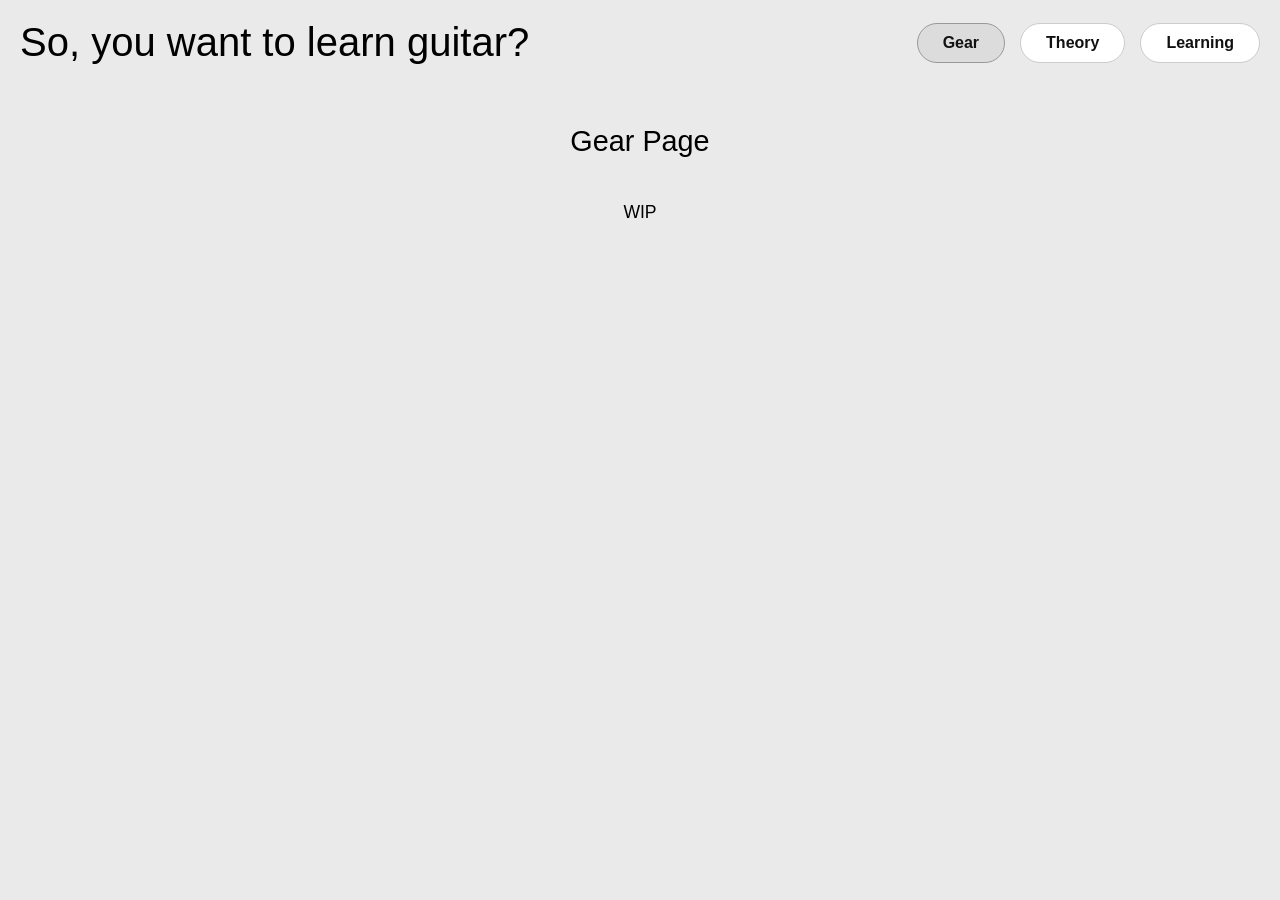
==== gear.html @ 74a4e052 "fixing problems" ====
<!DOCTYPE html>
<html lang="en">
<head>
    <meta charset="UTF-8">
    <meta name="viewport" content="width=device-width, initial-scale=1.0">
    <title>So, you want to learn guitar?</title>
    <style>
        body {
            background-color: #eaeaea; 
            color: #000000;
            font-family: sans-serif;
            margin: 0;
            padding: 20px;
            box-sizing: border-box;
        }

        header {
            display: flex;
            justify-content: space-between;
            align-items: center;
            width: 100%;
        }

        h1 {
            font-size: 2.5rem;
            margin: 0;
            font-weight: normal;
        }

        h1 a {
            color: #000000;
            text-decoration: none;
        }

        h1 a:focus {
            outline: 3px solid #0056b3;
        }

        nav ul {
            list-style: none;
            display: flex;
            gap: 15px;
            margin: 0;
            padding: 0;
        }

        nav .nav-btn {
            background-color: #ffffff;
            color: #111111; 
            padding: 10px 25px;
            text-decoration: none;
            border-radius: 20px; 
            font-weight: bold;
            display: inline-block;
            border: 1px solid #cccccc; 
        }

        /* Subtle modern highlight background and darker border for the active page */
        nav .nav-btn.active {
            background-color: #dcdcdc;
            border-color: #999999;
        }

        nav .nav-btn:focus {
            outline: 3px solid #0056b3; 
        }

        main {
            max-width: 900px;
            margin: 60px auto 0 auto;
            text-align: center; 
        }

        h2.page-title {
            font-size: 1.8rem;
            margin-bottom: 40px;
            font-weight: normal;
        }

        .content-p {
            font-size: 1.1rem;
            line-height: 1.6;
            margin-bottom: 30px;
        }
    </style>
</head>
<body>

    <header>
        <h1><a href="index.html">So, you want to learn guitar?</a></h1>
        <nav aria-label="Main Navigation">
            <ul>
                <!-- Added 'active' class to highlight this specific button -->
                <li><a href="gear.html" class="nav-btn active">Gear</a></li>
                <li><a href="theory.html" class="nav-btn">Theory</a></li>
                <li><a href="learning.html" class="nav-btn">Learning</a></li>
            </ul>
        </nav>
    </header>

    <main>
        <h2 class="page-title">Gear Page</h2>
        <p class="content-p">WIP</p>
    </main>

</body>
</html>
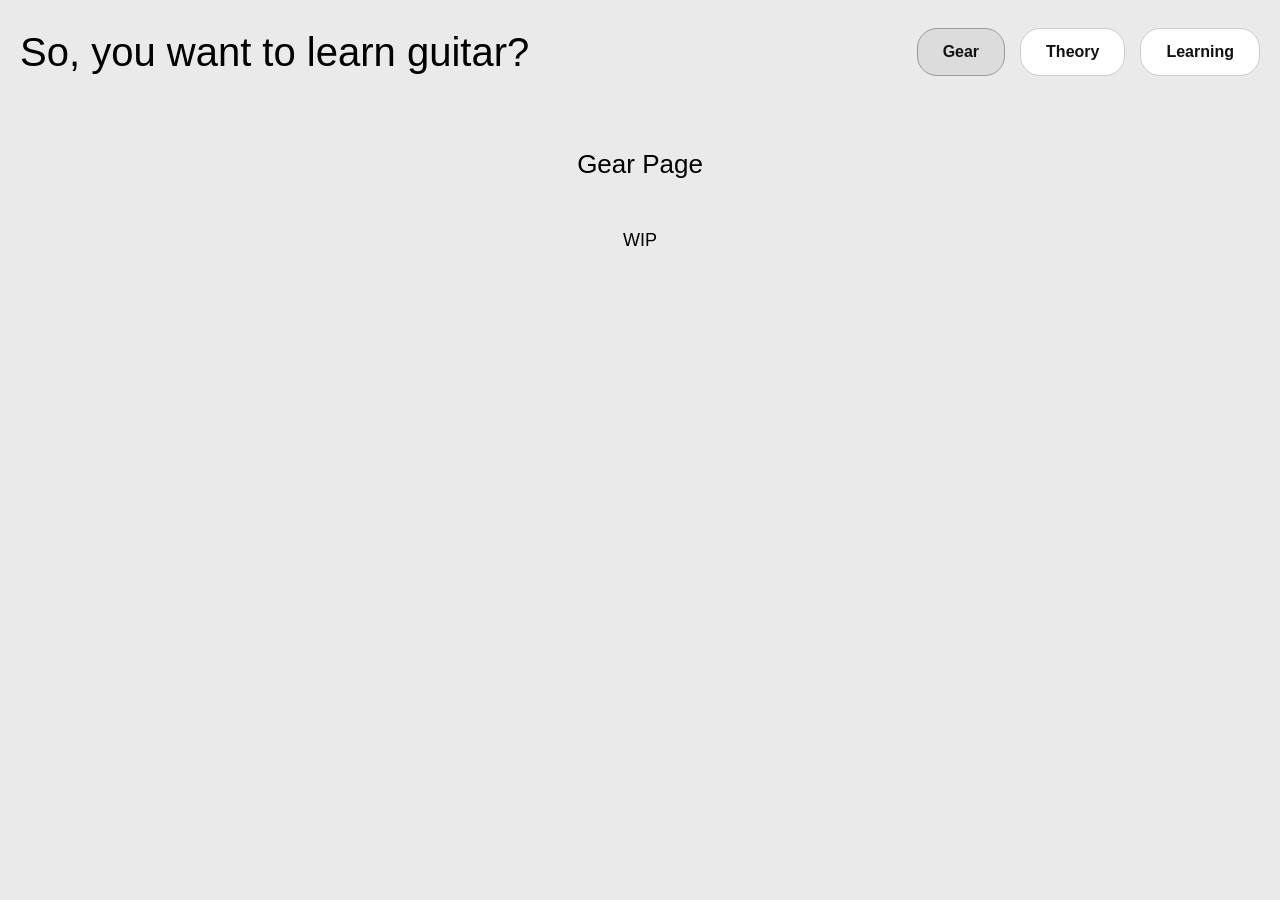
==== commit 19cec861: "compliance with audit checklist" ====
--- a/gear.html
+++ b/gear.html
@@ -3,105 +3,24 @@
 <head>
     <meta charset="UTF-8">
     <meta name="viewport" content="width=device-width, initial-scale=1.0">
-    <title>So, you want to learn guitar?</title>
-    <style>
-        body {
-            background-color: #eaeaea; 
-            color: #000000;
-            font-family: sans-serif;
-            margin: 0;
-            padding: 20px;
-            box-sizing: border-box;
-        }
-
-        header {
-            display: flex;
-            justify-content: space-between;
-            align-items: center;
-            width: 100%;
-        }
-
-        h1 {
-            font-size: 2.5rem;
-            margin: 0;
-            font-weight: normal;
-        }
-
-        h1 a {
-            color: #000000;
-            text-decoration: none;
-        }
-
-        h1 a:focus {
-            outline: 3px solid #0056b3;
-        }
-
-        nav ul {
-            list-style: none;
-            display: flex;
-            gap: 15px;
-            margin: 0;
-            padding: 0;
-        }
-
-        nav .nav-btn {
-            background-color: #ffffff;
-            color: #111111; 
-            padding: 10px 25px;
-            text-decoration: none;
-            border-radius: 20px; 
-            font-weight: bold;
-            display: inline-block;
-            border: 1px solid #cccccc; 
-        }
-
-        /* Subtle modern highlight background and darker border for the active page */
-        nav .nav-btn.active {
-            background-color: #dcdcdc;
-            border-color: #999999;
-        }
-
-        nav .nav-btn:focus {
-            outline: 3px solid #0056b3; 
-        }
-
-        main {
-            max-width: 900px;
-            margin: 60px auto 0 auto;
-            text-align: center; 
-        }
-
-        h2.page-title {
-            font-size: 1.8rem;
-            margin-bottom: 40px;
-            font-weight: normal;
-        }
-
-        .content-p {
-            font-size: 1.1rem;
-            line-height: 1.6;
-            margin-bottom: 30px;
-        }
-    </style>
+    <title>So, you want to learn guitar? - Gear</title>
+    <meta name="description" content="Budget-friendly guitar recommendations, minimum materials needed for entry, and accessory suggestions for beginners.">
+    <link rel="stylesheet" href="style.css">
 </head>
 <body>
-
     <header>
         <h1><a href="index.html">So, you want to learn guitar?</a></h1>
         <nav aria-label="Main Navigation">
             <ul>
-                <!-- Added 'active' class to highlight this specific button -->
                 <li><a href="gear.html" class="nav-btn active">Gear</a></li>
                 <li><a href="theory.html" class="nav-btn">Theory</a></li>
                 <li><a href="learning.html" class="nav-btn">Learning</a></li>
             </ul>
         </nav>
     </header>
-
     <main>
         <h2 class="page-title">Gear Page</h2>
         <p class="content-p">WIP</p>
     </main>
-
 </body>
 </html>
--- a/style.css
+++ b/style.css
@@ -0,0 +1,79 @@
+body {
+    background-color: #eaeaea; 
+    color: #000000;
+    font-family: sans-serif;
+    margin: 0;
+    padding: 20px;
+    box-sizing: border-box;
+    line-height: 1.6; /* Meets the "Line spacing at least 1.5" requirement */
+}
+
+header {
+    display: flex;
+    justify-content: space-between;
+    align-items: center;
+    width: 100%;
+}
+
+h1 {
+    font-size: 2.5rem;
+    margin: 0;
+    font-weight: normal;
+}
+
+h1 a {
+    color: #000000;
+    text-decoration: none;
+}
+
+h1 a:focus {
+    outline: 3px solid #0056b3;
+}
+
+nav ul {
+    list-style: none;
+    display: flex;
+    gap: 15px;
+    margin: 0;
+    padding: 0;
+}
+
+nav .nav-btn {
+    background-color: #ffffff;
+    color: #111111; 
+    padding: 10px 25px;
+    text-decoration: none;
+    border-radius: 20px; 
+    font-weight: bold;
+    display: inline-block;
+    border: 1px solid #cccccc; 
+}
+
+nav .nav-btn.active {
+    background-color: #dcdcdc;
+    border-color: #999999;
+}
+
+nav .nav-btn:focus {
+    outline: 3px solid #0056b3; 
+}
+
+main {
+    max-width: 900px;
+    margin: 60px auto 0 auto;
+    text-align: center; 
+}
+
+h2.subheading, h2.page-title {
+    font-size: 26px; /* Meets the "large text at least 24px" requirement */
+    margin-bottom: 40px;
+    font-weight: normal;
+}
+
+.content-p {
+    font-size: 18px; /* Meets the "body text at least 16px (ideally 18px)" requirement */
+    margin-bottom: 30px;
+    max-width: 800px;
+    margin-left: auto;
+    margin-right: auto;
+}
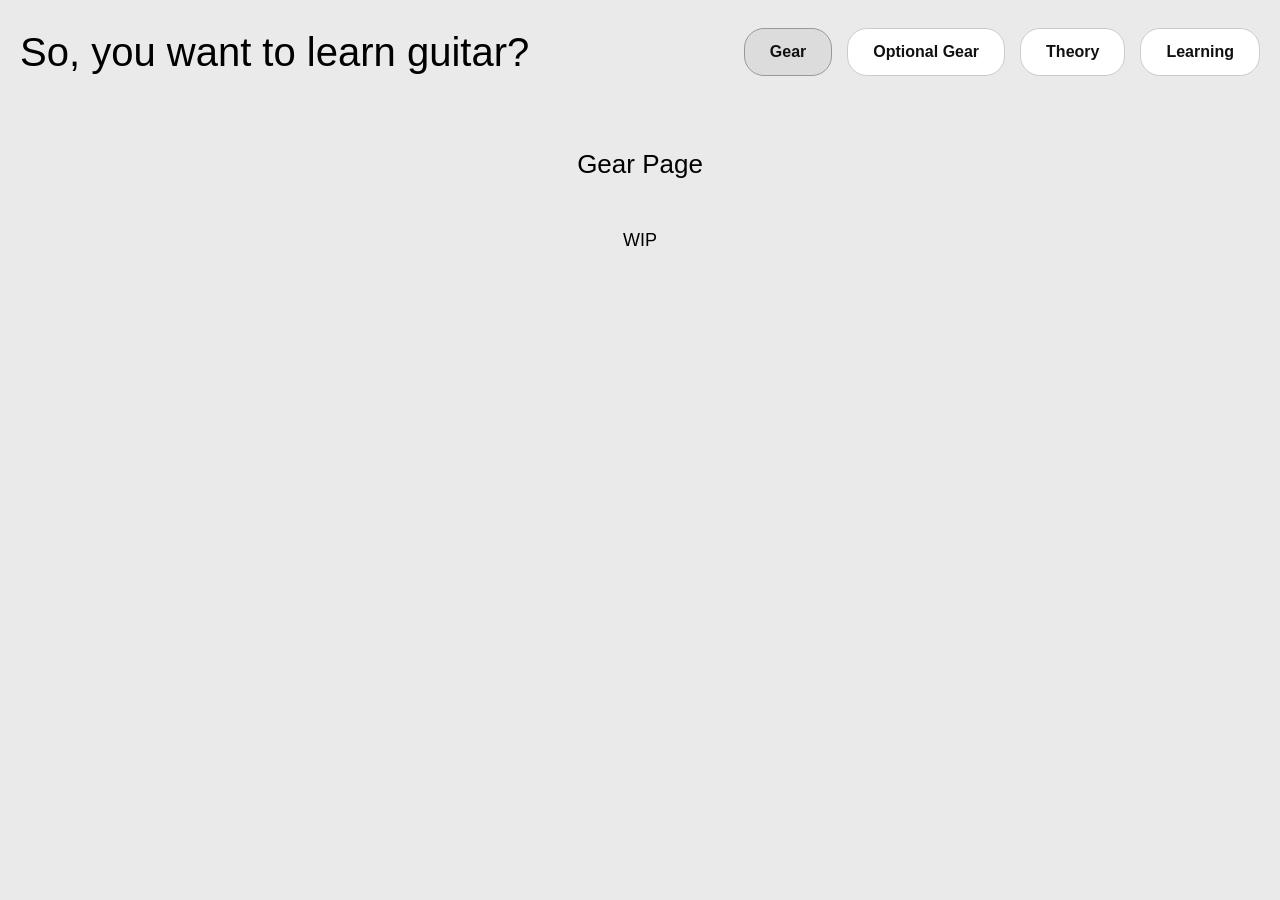
==== commit 6a21f310: "fix" ====
--- a/gear.html
+++ b/gear.html
@@ -13,6 +13,7 @@
         <nav aria-label="Main Navigation">
             <ul>
                 <li><a href="gear.html" class="nav-btn active">Gear</a></li>
+                <li><a href="optional-gear.html" class="nav-btn">Optional Gear</a></li>
                 <li><a href="theory.html" class="nav-btn">Theory</a></li>
                 <li><a href="learning.html" class="nav-btn">Learning</a></li>
             </ul>
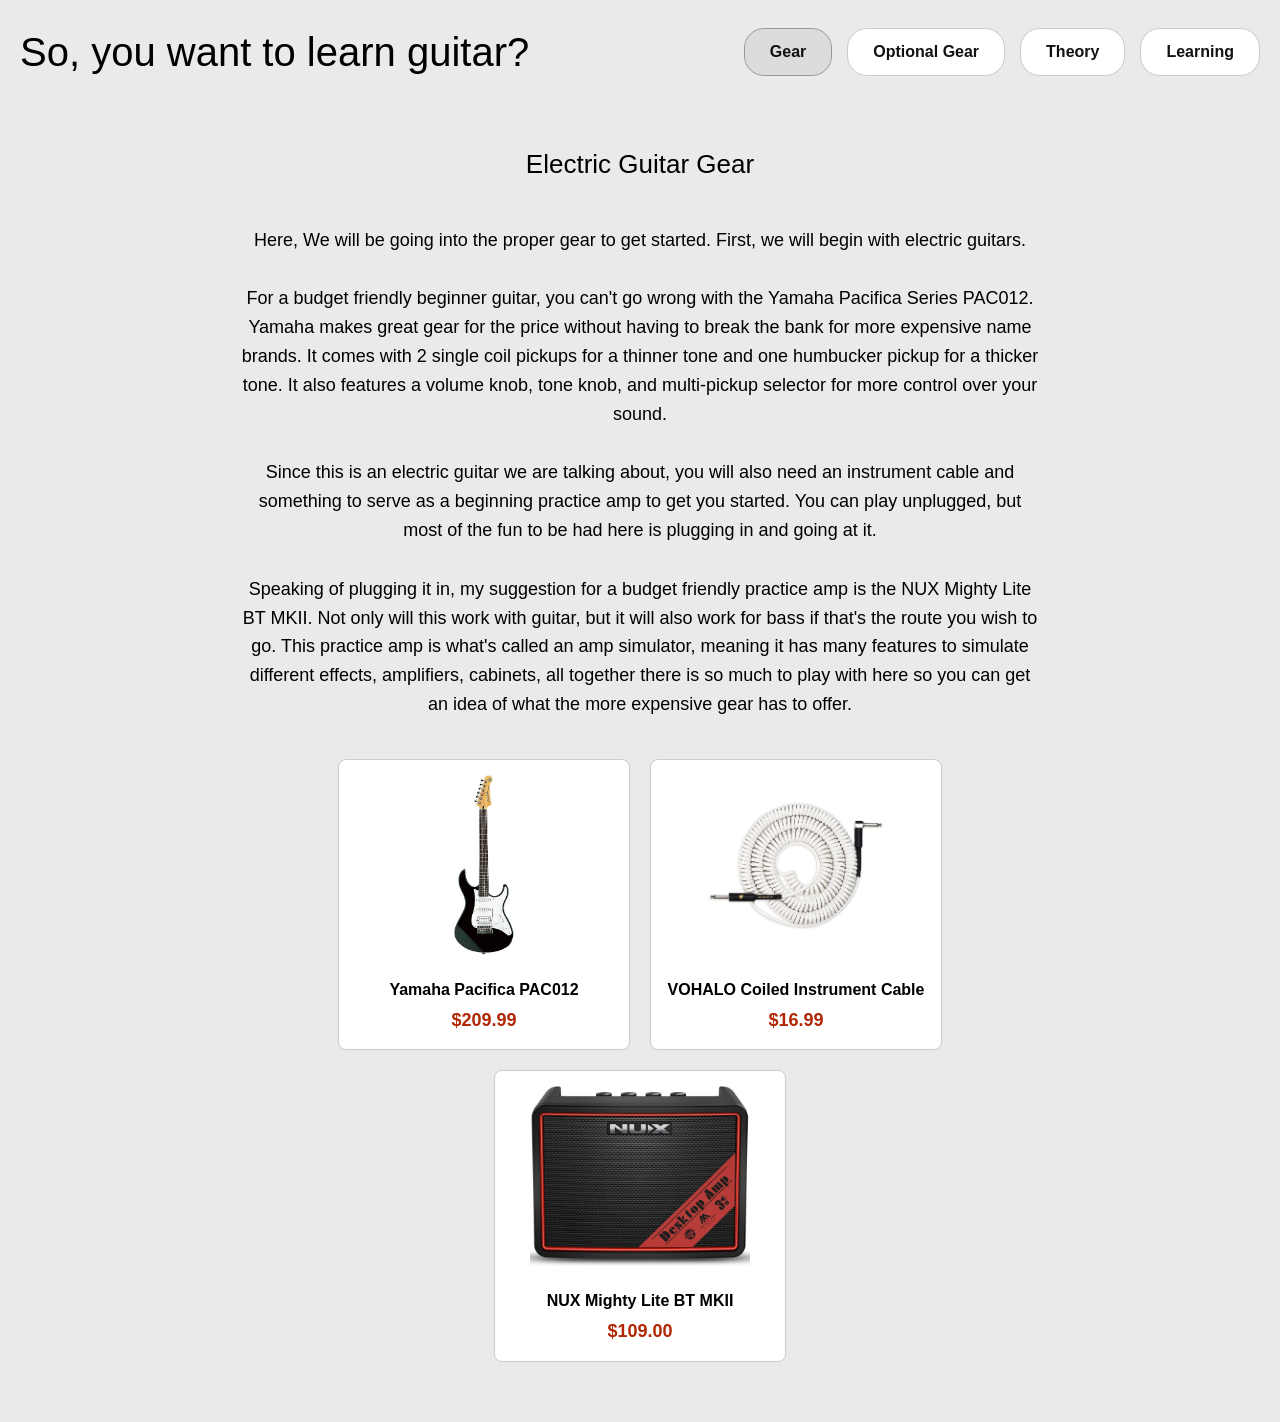
==== commit 8a02ebf9: "content for gear page" ====
--- a/gear.html
+++ b/gear.html
@@ -20,8 +20,37 @@
         </nav>
     </header>
     <main>
-        <h2 class="page-title">Gear Page</h2>
-        <p class="content-p">WIP</p>
+        <h2 class="page-title">Electric Guitar Gear</h2>
+        
+        <p class="content-p">Here, We will be going into the proper gear to get started. First, we will begin with electric guitars.</p>
+        
+        <p class="content-p">For a budget friendly beginner guitar, you can't go wrong with the Yamaha Pacifica Series PAC012. Yamaha makes great gear for the price without having to break the bank for more expensive name brands. It comes with 2 single coil pickups for a thinner tone and one humbucker pickup for a thicker tone. It also features a volume knob, tone knob, and multi-pickup selector for more control over your sound.</p>
+
+        <p class="content-p">Since this is an electric guitar we are talking about, you will also need an instrument cable and something to serve as a beginning practice amp to get you started. You can play unplugged, but most of the fun to be had here is plugging in and going at it.</p>
+
+        <p class="content-p">Speaking of plugging it in, my suggestion for a budget friendly practice amp is the NUX Mighty Lite BT MKII. Not only will this work with guitar, but it will also work for bass if that's the route you wish to go. This practice amp is what's called an amp simulator, meaning it has many features to simulate different effects, amplifiers, cabinets, all together there is so much to play with here so you can get an idea of what the more expensive gear has to offer.</p>
+
+        <div class="product-container">
+            
+            <a href="https://www.amazon.com/Yamaha-Pacifica-PAC012-Electric-Guitar/dp/B0002GZWRI/ref=sr_1_2?channelId=500&clpRedir=Y&dib=eyJ2IjoiMSJ9.[base64].unhXIliMAZX41wHJUCseGZA_p6dxgFc4buqJjvrHU_E&dib_tag=se&keywords=yamaha%2Bpacifica&plpRedirect=mhFallback&qid=1784161356&sr=8-2&th=1" class="product-card" target="_blank">
+                <img src="pacifica.jpg" alt="Yamaha Pacifica PAC012" class="product-img">
+                <div class="product-title">Yamaha Pacifica PAC012</div>
+                <div class="product-price">$209.99</div>
+            </a>
+
+            <a href="https://www.amazon.com/VOHALO-Guitar-Instrument-Coiled-Straight/dp/B0CBPW3W4L/ref=sr_1_7?channelId=500&clpRedir=Y&dib=eyJ2IjoiMSJ9.[base64].FG1zzR8REBYBGd3-uiqlZvvLO88cjBDhSIf4G7TBhJY&dib_tag=se&keywords=coiled+guitar+cable&plpRedirect=mhFallback&qid=1784161703&sr=8-7" class="product-card" target="_blank">
+                <img src="cable.jpg" alt="VOHALO Coiled Guitar Cable" class="product-img">
+                <div class="product-title">VOHALO Coiled Instrument Cable</div>
+                <div class="product-price">$16.99</div>
+            </a>
+
+            <a href="https://www.amazon.com/dp/B0C7VZ37MK?lv=shuf&channelId=500&plpRedirect=mhFallback&th=1" class="product-card" target="_blank">
+                <img src="nux-amp.jpg" alt="NUX Mighty Lite BT MKII" class="product-img">
+                <div class="product-title">NUX Mighty Lite BT MKII</div>
+                <div class="product-price">$109.00</div>
+            </a>
+
+        </div>
     </main>
 </body>
 </html>
--- a/style.css
+++ b/style.css
@@ -76,4 +76,65 @@
     max-width: 800px;
     margin-left: auto;
     margin-right: auto;
+}
+
+/* ==========================================
+   PRODUCT CARDS LAYOUT (Added Changes)
+   ========================================== */
+
+/* Container for the product cards */
+.product-container {
+    display: flex;
+    justify-content: center;
+    gap: 20px;
+    flex-wrap: wrap; /* Stacks cards on mobile screens */
+    margin: 40px auto;
+    max-width: 900px;
+}
+
+/* Individual clickable product card */
+.product-card {
+    background-color: #ffffff;
+    border: 1px solid #cccccc;
+    border-radius: 8px;
+    width: 260px;
+    padding: 15px;
+    text-align: center;
+    text-decoration: none; /* Removes link underline */
+    color: #000000;
+    transition: transform 0.2s ease, box-shadow 0.2s ease;
+    display: flex;
+    flex-direction: column;
+    justify-content: space-between;
+}
+
+/* Hover effect to make the cards feel interactive */
+.product-card:hover {
+    transform: translateY(-5px);
+    box-shadow: 0 5px 15px rgba(0, 0, 0, 0.1);
+    border-color: #999999;
+}
+
+/* Product images inside the cards */
+.product-img {
+    max-width: 100%;
+    height: 180px;
+    object-fit: contain; /* Keeps image proportions correct */
+    margin-bottom: 15px;
+}
+
+/* Product Title */
+.product-title {
+    font-size: 16px;
+    font-weight: bold;
+    margin: 10px 0 5px 0;
+    line-height: 1.3;
+}
+
+/* Product Price */
+.product-price {
+    font-size: 18px;
+    color: #b12704; /* Classic Amazon price red */
+    font-weight: bold;
+    margin-top: auto; /* Pushes price to the bottom of the card */
 }
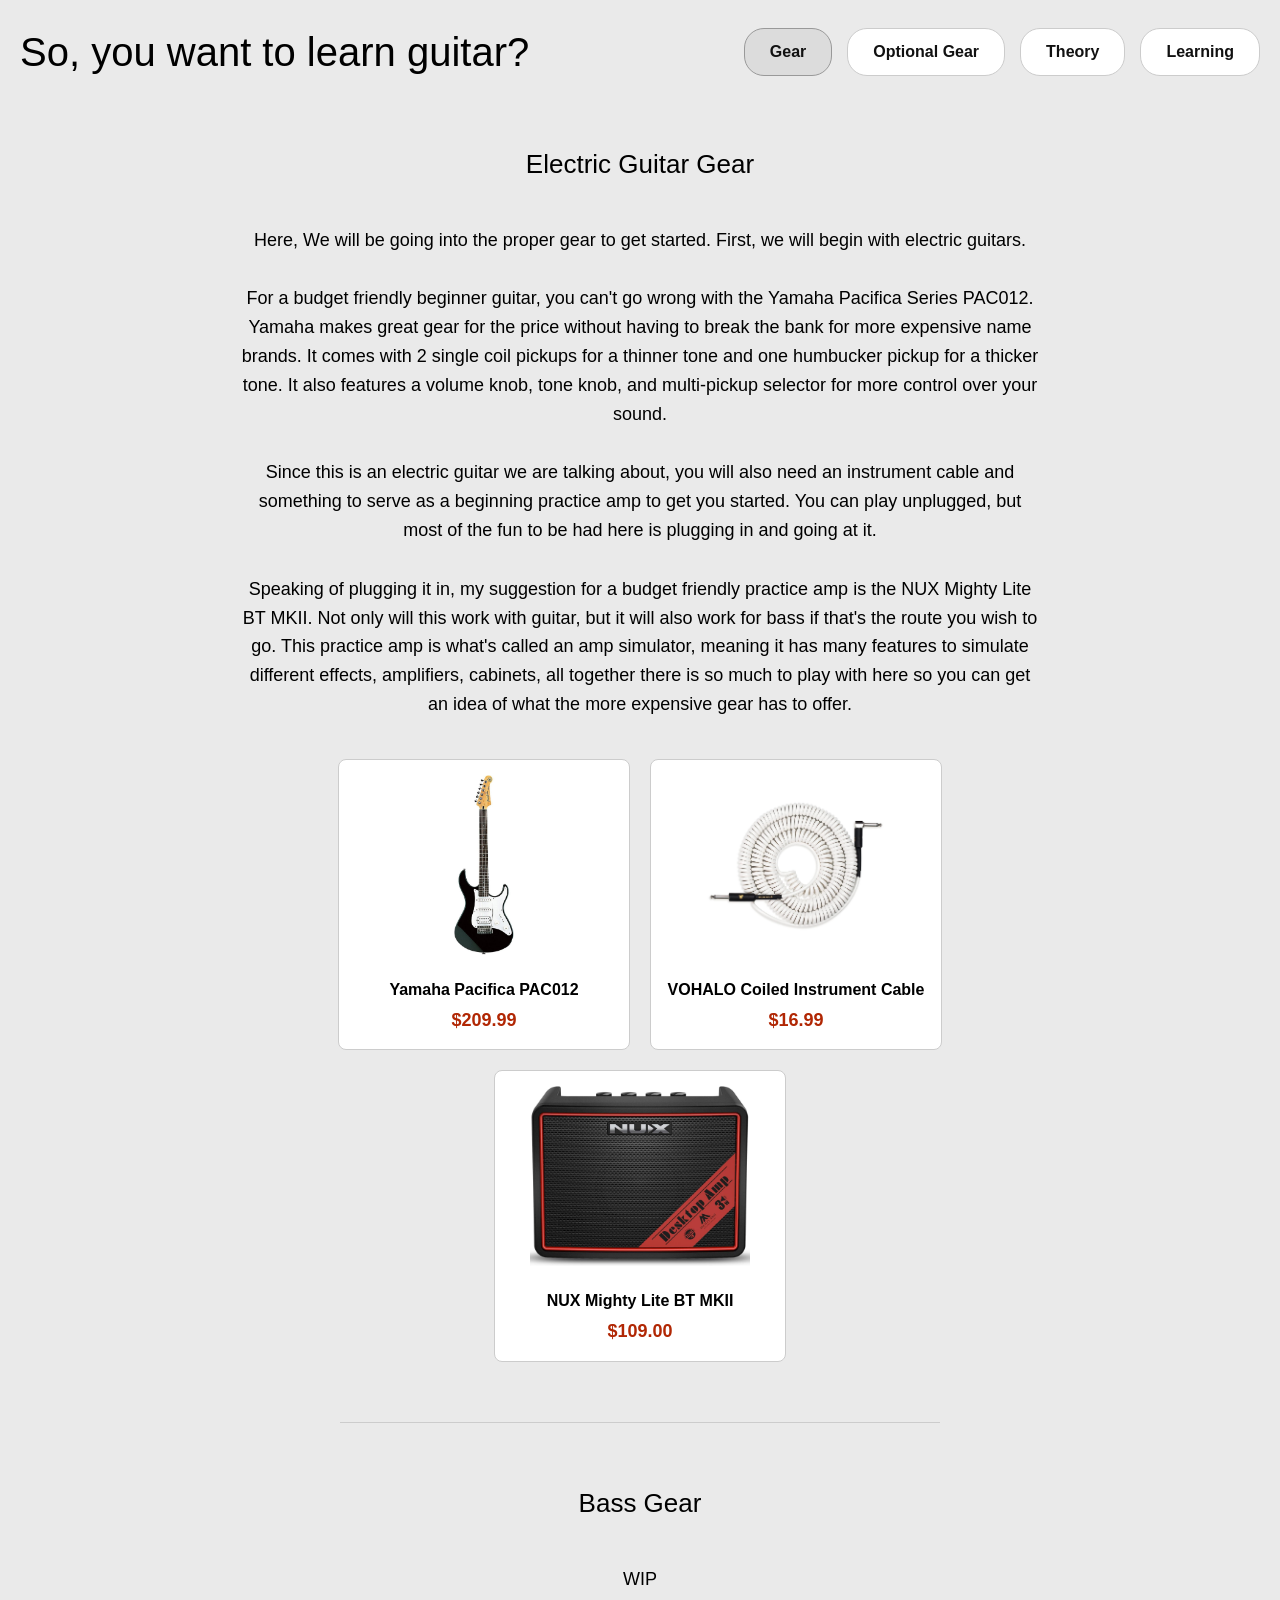
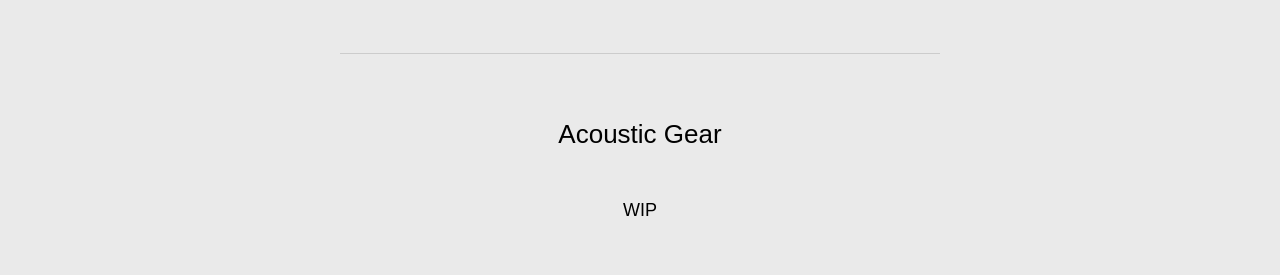
==== commit 89475c99: "gear and optional gear content" ====
--- a/gear.html
+++ b/gear.html
@@ -51,6 +51,17 @@
             </a>
 
         </div>
+
+        <hr style="border: 0; border-top: 1px solid #cccccc; margin: 60px auto; max-width: 600px;">
+
+        <h2 class="page-title">Bass Gear</h2>
+        <p class="content-p">WIP</p>
+
+        <hr style="border: 0; border-top: 1px solid #cccccc; margin: 60px auto; max-width: 600px;">
+
+        <h2 class="page-title">Acoustic Gear</h2>
+        <p class="content-p">WIP</p>
+
     </main>
 </body>
 </html>
--- a/style.css
+++ b/style.css
@@ -79,7 +79,7 @@
 }
 
 /* ==========================================
-   PRODUCT CARDS LAYOUT (Added Changes)
+   PRODUCT CARDS LAYOUT
    ========================================== */
 
 /* Container for the product cards */
@@ -137,4 +137,31 @@
     color: #b12704; /* Classic Amazon price red */
     font-weight: bold;
     margin-top: auto; /* Pushes price to the bottom of the card */
+}
+
+/* ==========================================
+   MOBILE RESPONSIVENESS (Screens below 768px)
+   ========================================== */
+@media (max-width: 768px) {
+    header {
+        flex-direction: column; /* Stacks the title on top and nav underneath */
+        gap: 20px;              /* Adds breathing room between title and nav */
+        text-align: center;
+    }
+
+    h1 {
+        font-size: 1.8rem;      /* Shrinks the title slightly so it fits on one or two lines */
+        line-height: 1.2;
+    }
+
+    nav ul {
+        justify-content: center; /* Centers your buttons horizontally */
+        flex-wrap: wrap;         /* Allows buttons to wrap to a second line if the screen is super narrow */
+        gap: 10px;               /* Slightly tighter spacing for small screens */
+    }
+
+    nav .nav-btn {
+        padding: 8px 18px;       /* Makes buttons slightly smaller on mobile */
+        font-size: 14px;
+    }
 }
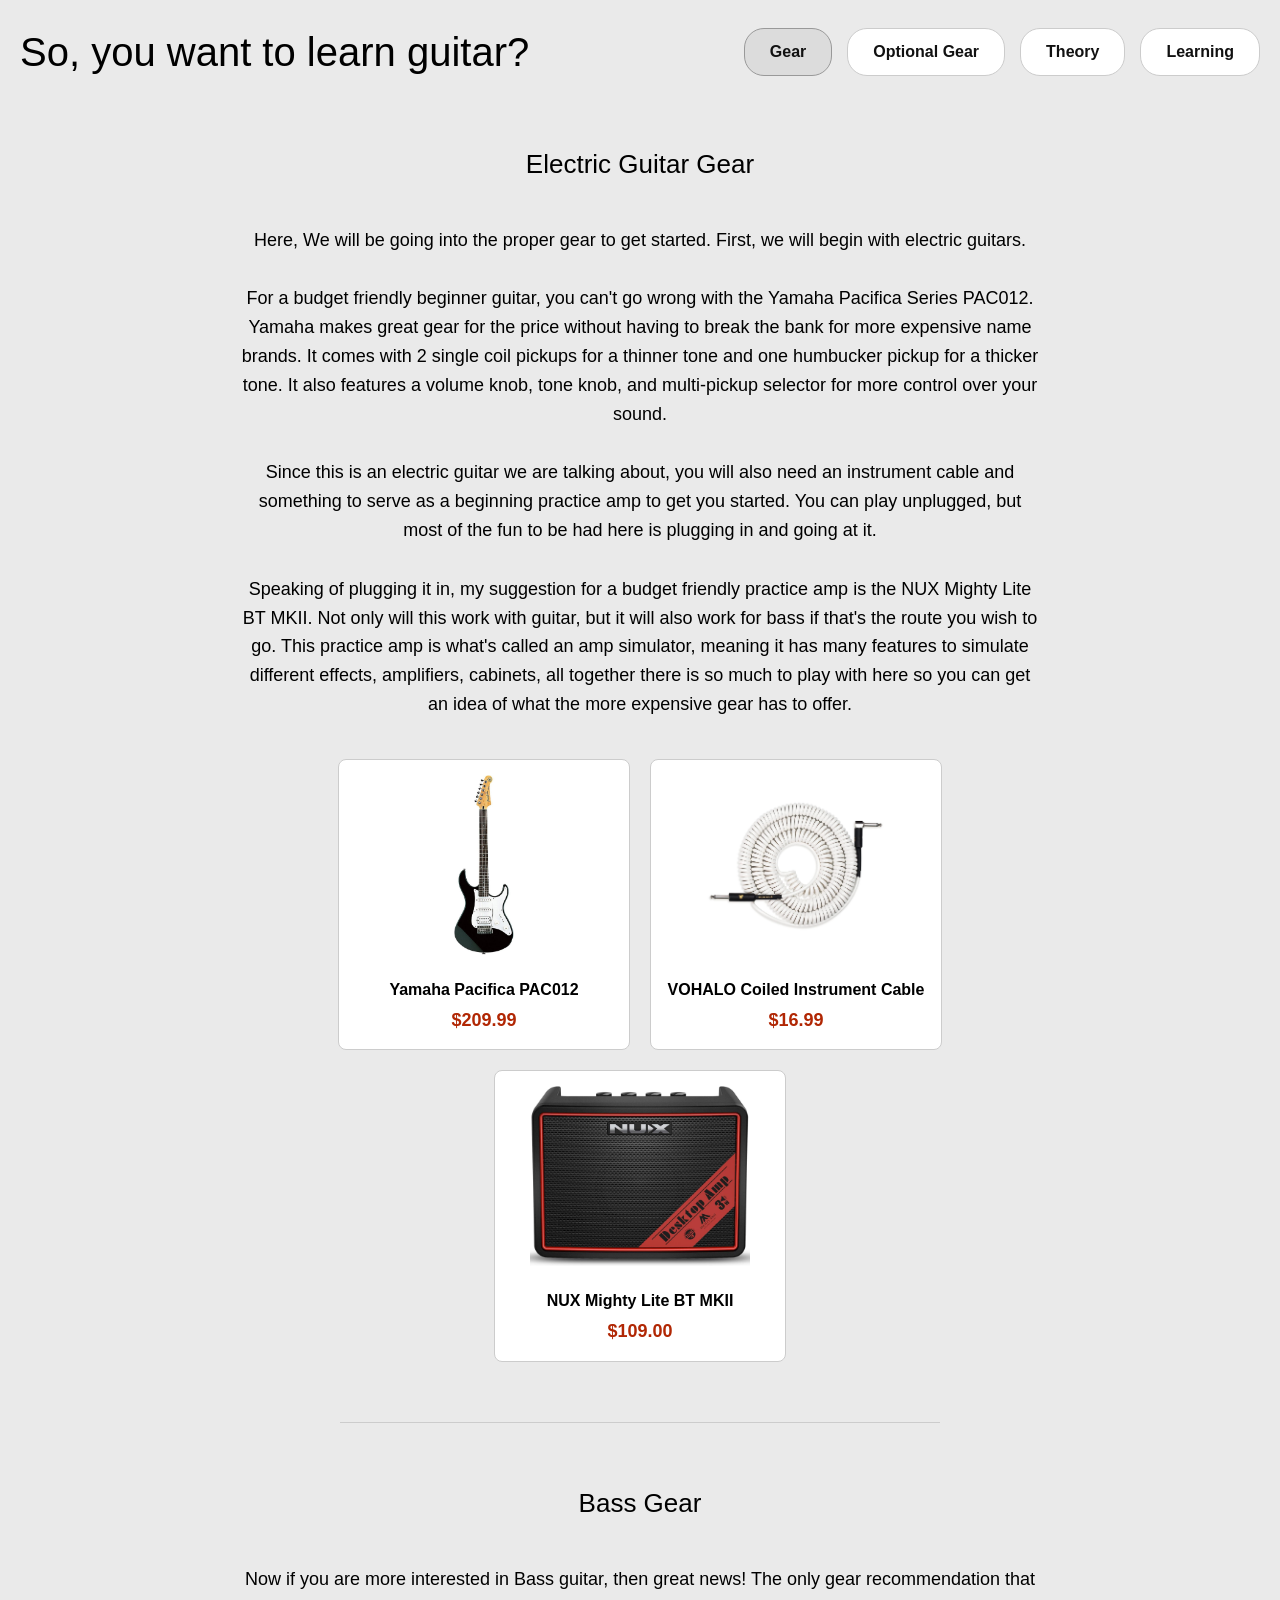
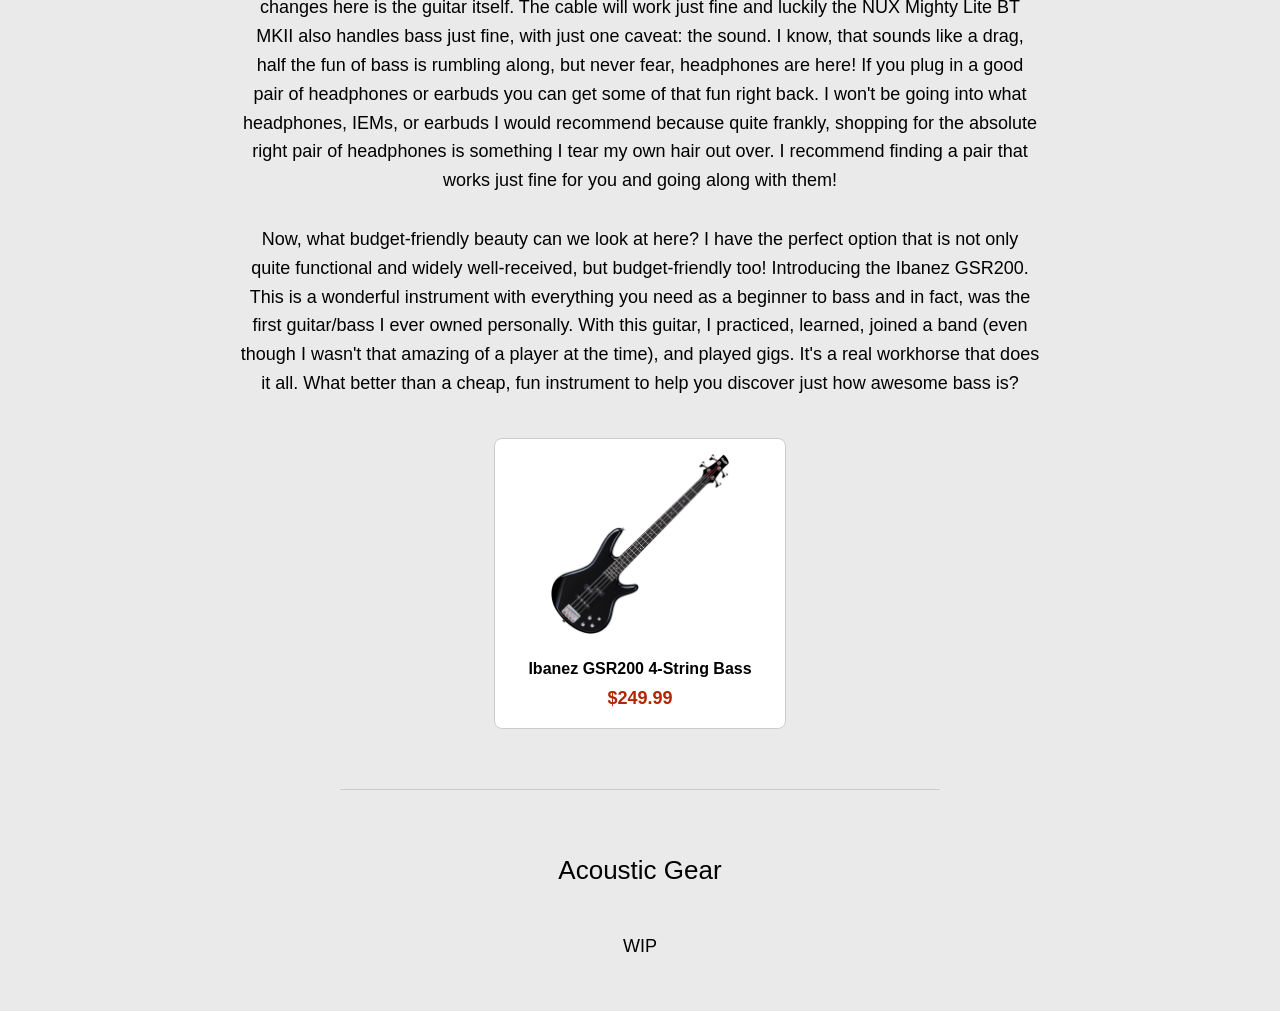
==== commit ab83fdb8: "Bass stuff" ====
--- a/gear.html
+++ b/gear.html
@@ -55,7 +55,20 @@
         <hr style="border: 0; border-top: 1px solid #cccccc; margin: 60px auto; max-width: 600px;">
 
         <h2 class="page-title">Bass Gear</h2>
-        <p class="content-p">WIP</p>
+        
+        <p class="content-p">Now if you are more interested in Bass guitar, then great news! The only gear recommendation that changes here is the guitar itself. The cable will work just fine and luckily the NUX Mighty Lite BT MKII also handles bass just fine, with just one caveat: the sound. I know, that sounds like a drag, half the fun of bass is rumbling along, but never fear, headphones are here! If you plug in a good pair of headphones or earbuds you can get some of that fun right back. I won't be going into what headphones, IEMs, or earbuds I would recommend because quite frankly, shopping for the absolute right pair of headphones is something I tear my own hair out over. I recommend finding a pair that works just fine for you and going along with them!</p>
+
+        <p class="content-p">Now, what budget-friendly beauty can we look at here? I have the perfect option that is not only quite functional and widely well-received, but budget-friendly too! Introducing the Ibanez GSR200. This is a wonderful instrument with everything you need as a beginner to bass and in fact, was the first guitar/bass I ever owned personally. With this guitar, I practiced, learned, joined a band (even though I wasn't that amazing of a player at the time), and played gigs. It's a real workhorse that does it all. What better than a cheap, fun instrument to help you discover just how awesome bass is?</p>
+
+        <div class="product-container">
+            
+            <a href="https://www.amazon.com/Ibanez-String-Guitar-Handed-GSR200BK/dp/B002BJHFFG?th=1" class="product-card" target="_blank">
+                <img src="ibanez-bass.jpg" alt="Ibanez GSR200 Bass" class="product-img">
+                <div class="product-title">Ibanez GSR200 4-String Bass</div>
+                <div class="product-price">$249.99</div>
+            </a>
+
+        </div>
 
         <hr style="border: 0; border-top: 1px solid #cccccc; margin: 60px auto; max-width: 600px;">
 
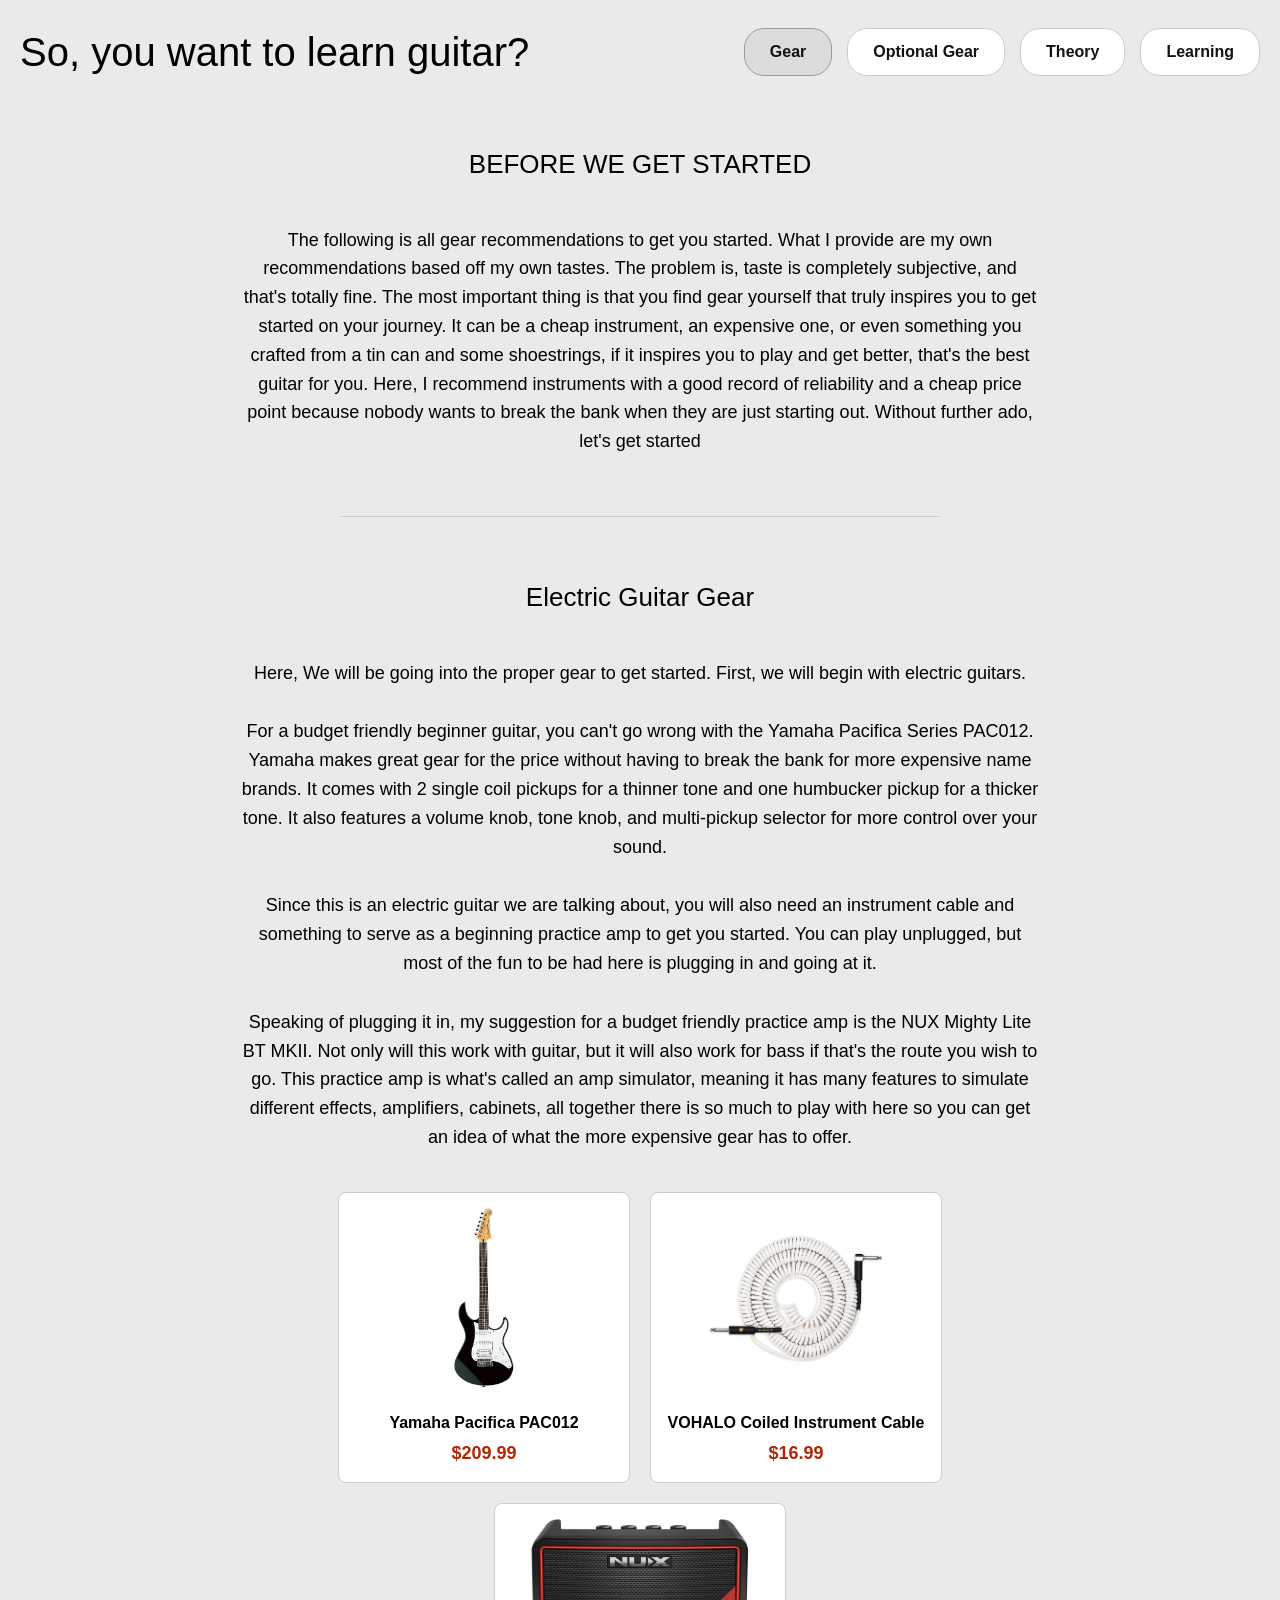
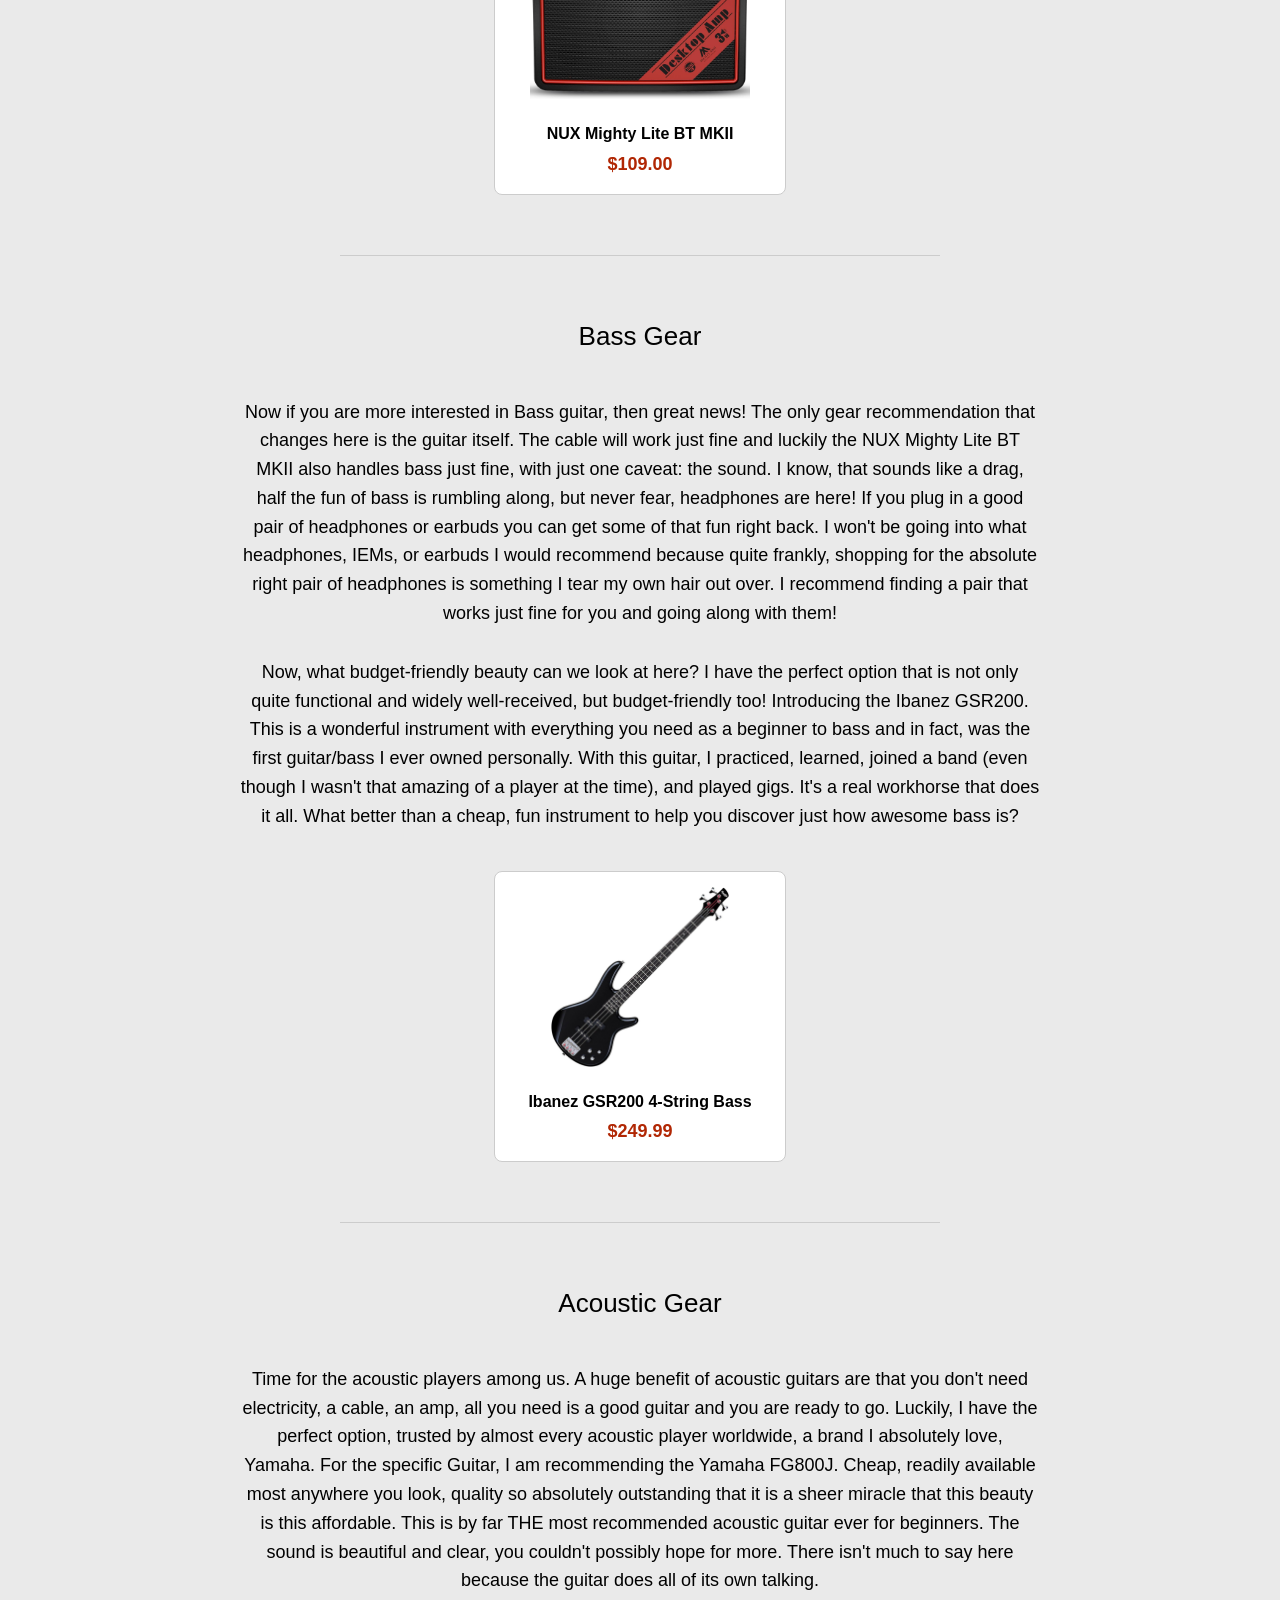
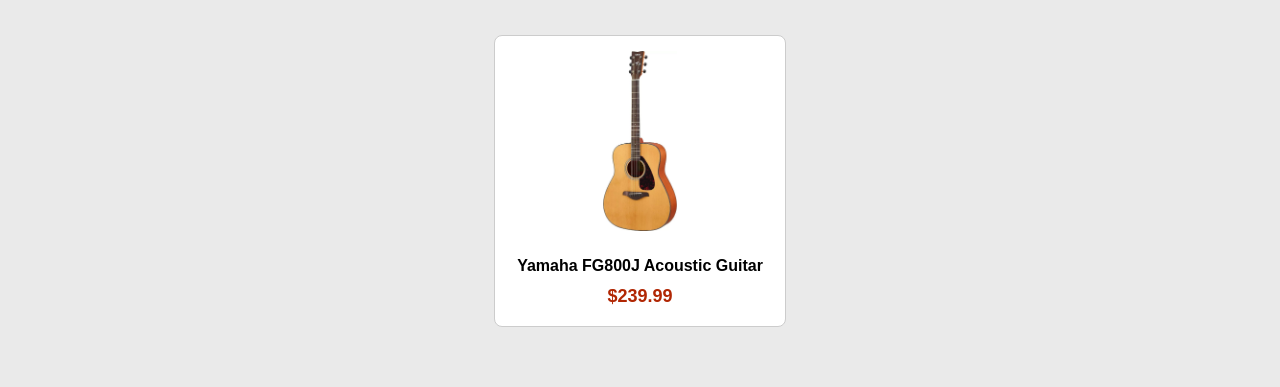
==== commit bdfec546: "finished gear page" ====
--- a/gear.html
+++ b/gear.html
@@ -20,6 +20,12 @@
         </nav>
     </header>
     <main>
+        <h2 class="page-title">BEFORE WE GET STARTED</h2>
+        
+        <p class="content-p">The following is all gear recommendations to get you started. What I provide are my own recommendations based off my own tastes. The problem is, taste is completely subjective, and that's totally fine. The most important thing is that you find gear yourself that truly inspires you to get started on your journey. It can be a cheap instrument, an expensive one, or even something you crafted from a tin can and some shoestrings, if it inspires you to play and get better, that's the best guitar for you. Here, I recommend instruments with a good record of reliability and a cheap price point because nobody wants to break the bank when they are just starting out. Without further ado, let's get started</p>
+
+        <hr style="border: 0; border-top: 1px solid #cccccc; margin: 60px auto; max-width: 600px;">
+
         <h2 class="page-title">Electric Guitar Gear</h2>
         
         <p class="content-p">Here, We will be going into the proper gear to get started. First, we will begin with electric guitars.</p>
@@ -73,7 +79,18 @@
         <hr style="border: 0; border-top: 1px solid #cccccc; margin: 60px auto; max-width: 600px;">
 
         <h2 class="page-title">Acoustic Gear</h2>
-        <p class="content-p">WIP</p>
+        
+        <p class="content-p">Time for the acoustic players among us. A huge benefit of acoustic guitars are that you don't need electricity, a cable, an amp, all you need is a good guitar and you are ready to go. Luckily, I have the perfect option, trusted by almost every acoustic player worldwide, a brand I absolutely love, Yamaha. For the specific Guitar, I am recommending the Yamaha FG800J. Cheap, readily available most anywhere you look, quality so absolutely outstanding that it is a sheer miracle that this beauty is this affordable. This is by far THE most recommended acoustic guitar ever for beginners. The sound is beautiful and clear, you couldn't possibly hope for more. There isn't much to say here because the guitar does all of its own talking.</p>
+
+        <div class="product-container">
+            
+            <a href="https://www.amazon.com/Yamaha-FG800J-Dreadnought-Acoustic-Natural/dp/B0BYFC65L7/ref=sr_1_1?crid=14DXBM160KWBO&dib=eyJ2IjoiMSJ9.[base64].ALjgrMwTHbZ1xdOc_-YC2bECINunjVeaghhRythB4DI&dib_tag=se&keywords=yamaha%2Bfg800&qid=1785422266&s=musical-instruments&sprefix=yamaha%2Bfg800%2Cmi%2C120&sr=1-1&th=1" class="product-card" target="_blank">
+                <img src="yamaha-guitar.jpg" alt="Yamaha FG800J Acoustic Guitar" class="product-img">
+                <div class="product-title">Yamaha FG800J Acoustic Guitar</div>
+                <div class="product-price">$239.99</div>
+            </a>
+
+        </div>
 
     </main>
 </body>
